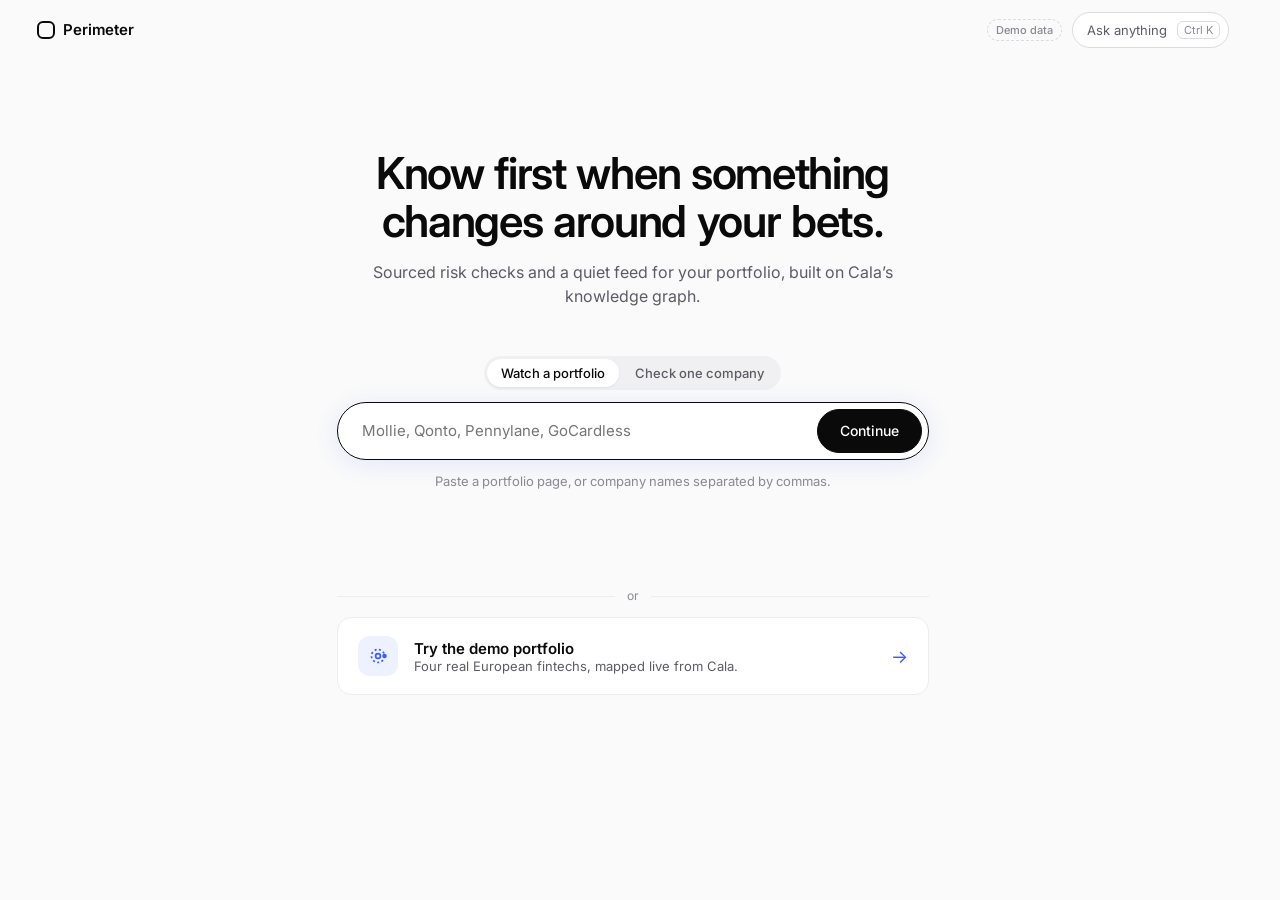
==== apps/perimeter/web/index.html @ e387b01b "Perimeter web: tidy check report names and sanctions copy" ====
<!doctype html>
<html lang="en">
<head>
<meta charset="utf-8">
<meta name="viewport" content="width=device-width, initial-scale=1, viewport-fit=cover">
<title>Perimeter</title>
<meta name="description" content="Know first when something changes around your bets. Sourced portfolio watch on Cala's knowledge graph.">
<meta name="theme-color" content="#FAFAFA">
<link rel="icon" href="data:image/svg+xml,%3Csvg xmlns='http://www.w3.org/2000/svg' viewBox='0 0 32 32'%3E%3Crect x='3' y='3' width='26' height='26' rx='9' fill='none' stroke='%230A0A0A' stroke-width='4'/%3E%3Crect x='11' y='11' width='10' height='10' rx='3' fill='%233D5AFE'/%3E%3C/svg%3E">
<link rel="preconnect" href="https://fonts.googleapis.com">
<link rel="preconnect" href="https://fonts.gstatic.com" crossorigin>
<link href="https://fonts.googleapis.com/css2?family=Inter:wght@400;500;600;700&display=swap" rel="stylesheet">
<link rel="stylesheet" href="styles.css?v=20261113c">
</head>
<body>
<a class="sr" href="#app">Skip to content</a>
<header class="hdr" id="hdr"></header>
<div id="app" tabindex="-1"></div>
<nav class="tabbar" id="tabbar" aria-label="Main"></nav>
<script type="importmap">{"imports":{"./js/app.js":"./js/app.js?v=20261113c","./js/api.js":"./js/api.js?v=20261113c","./js/ui.js":"./js/ui.js?v=20261113c","./js/mock.js":"./js/mock.js?v=20261113c","./js/views/start.js":"./js/views/start.js?v=20261113c","./js/views/feed.js":"./js/views/feed.js?v=20261113c","./js/views/map.js":"./js/views/map.js?v=20261113c","./js/views/graph.js":"./js/views/graph.js?v=20261113c","./js/views/check.js":"./js/views/check.js?v=20261113c","./js/views/ask.js":"./js/views/ask.js?v=20261113c"}}</script>
<!-- bump ?v= on deploy: modules are cached by the server -->
<script type="module" src="./js/app.js"></script>
</body>
</html>
---- apps/perimeter/web/styles.css ----
:root{
  --bg:#FAFAFA;--card:#FFFFFF;--ink:#0A0A0A;--muted:#5C5C66;--faint:#8A8A93;
  --line:#EDEDEF;--line-2:#DCDCE0;--fill:#F0F0F2;
  --accent:#3D5AFE;--accent-soft:#EEF1FF;--accent-ink:#2A40C7;
  --shadow-pop:0 12px 32px rgba(0,0,0,.08),0 2px 6px rgba(0,0,0,.04);
  --ease:cubic-bezier(.2,.7,.2,1);
}
*{box-sizing:border-box}
html{-webkit-text-size-adjust:100%;scrollbar-gutter:stable}
body{margin:0;background:var(--bg);color:var(--ink);font-family:'Inter',system-ui,-apple-system,sans-serif;font-size:14px;line-height:1.5;font-variant-numeric:tabular-nums;-webkit-font-smoothing:antialiased;min-height:100vh}
a{color:var(--ink)}a:hover{color:var(--accent-ink)}
button{font-family:inherit;cursor:pointer;color:inherit}
input,textarea,select{font-family:inherit;color:var(--ink)}
:focus-visible{outline:2px solid var(--accent);outline-offset:2px;border-radius:6px}
button:focus-visible,a:focus-visible{border-radius:999px}
h1,h2,h3,p{margin:0}
.sr{position:absolute!important;width:1px;height:1px;overflow:hidden;clip:rect(0 0 0 0);white-space:nowrap}
::selection{background:var(--accent-soft);color:var(--accent-ink)}

/* ---------- header ---------- */
.hdr{position:sticky;top:0;z-index:30;background:rgba(250,250,250,.85);backdrop-filter:saturate(1.4) blur(10px);-webkit-backdrop-filter:saturate(1.4) blur(10px);border-bottom:1px solid var(--line)}
.hdr.bare{border-bottom-color:transparent;background:transparent;backdrop-filter:none}
.hdr-in{max-width:1240px;margin:0 auto;padding:0 24px;height:60px;display:flex;align-items:center;gap:16px}
.logo{display:flex;align-items:center;gap:8px;font-weight:600;font-size:15px;text-decoration:none;flex:1 1 0;color:var(--ink)}
.logo-mark{width:18px;height:18px;border-radius:6px;border:2px solid var(--ink);position:relative;flex-shrink:0}
.logo-mark::after{content:"";position:absolute;inset:3px;border-radius:2px;background:var(--accent);transform:scale(0);transition:transform .4s var(--ease)}
.logo:hover .logo-mark::after{transform:scale(1)}
.seg{display:flex;gap:2px;padding:3px;background:var(--fill);border-radius:999px}
.seg a,.seg button{text-decoration:none;border:0;background:none;font-size:13px;font-weight:500;padding:6px 14px;border-radius:999px;color:var(--muted);transition:color .15s,background .15s,box-shadow .15s;white-space:nowrap}
.seg a:hover,.seg button:hover{color:var(--ink)}
.seg .on{background:var(--card);color:var(--ink);box-shadow:0 1px 2px rgba(0,0,0,.06)}
.hdr-right{flex:1 1 0;display:flex;justify-content:flex-end;align-items:center;gap:10px}
.askbtn{display:flex;align-items:center;gap:10px;height:36px;padding:0 8px 0 14px;border:1px solid var(--line-2);background:var(--card);border-radius:999px;font-size:13px;color:var(--muted);transition:border-color .15s,color .15s,box-shadow .15s}
.askbtn:hover{border-color:var(--ink);color:var(--ink)}
.kbd{font-size:11px;border:1px solid var(--line-2);border-radius:6px;padding:1px 6px;color:var(--faint);font-family:inherit}
.iconbtn{width:40px;height:40px;border-radius:999px;border:1px solid var(--line-2);background:var(--card);display:none;align-items:center;justify-content:center}
.mockbadge{font-size:11px;font-weight:500;color:var(--faint);border:1px dashed var(--line-2);border-radius:999px;padding:2px 8px;white-space:nowrap}
.tabbar{display:none}

/* ---------- layout ---------- */
.main{max-width:720px;margin:0 auto;padding:48px 24px 96px;display:flex;flex-direction:column;gap:28px}
.main.wide{max-width:1240px;gap:32px}
.main.start{max-width:640px;padding-top:88px;gap:48px}
.ph{display:flex;flex-direction:column;gap:6px}
.ph h1{font-size:30px;font-weight:600;letter-spacing:-.02em;line-height:1.2}
.ph p{color:var(--muted);font-size:15px}
.h{margin:0;font-size:13px;font-weight:500;color:var(--faint)}
.sec{display:flex;flex-direction:column;gap:12px}
.cap{font-size:12px;font-weight:500;color:var(--faint)}
.meta{font-size:13px;color:var(--faint)}
.muted{color:var(--muted)}
.grow{flex-grow:1}
.note{font-size:12px;color:var(--faint)}

/* ---------- atoms ---------- */
.pill{display:inline-flex;align-items:center;gap:6px;height:24px;padding:0 10px;border-radius:999px;font-size:12px;font-weight:500;white-space:nowrap;border:0;background:none;line-height:1}
.pill.hi{background:var(--accent);color:#fff}
.pill.med{border:1px solid var(--line-2);color:var(--ink)}
.pill.low{border:1px solid var(--line);color:var(--muted)}
.pill.conf{border:1px solid var(--ink);color:var(--ink)}
.pill.rep,.pill.n{background:var(--fill);color:var(--muted)}
.pill.n{color:var(--ink)}
.pill.poss{border:1.5px dashed var(--muted);color:var(--ink)}
.pill.soft{background:var(--accent-soft);color:var(--accent-ink)}
.pill.hot{background:var(--accent-soft);color:var(--accent-ink);box-shadow:inset 0 0 0 1px var(--accent)}
.pill.nf{border:1.5px dashed var(--line-2);color:var(--muted)}
button.pill{cursor:pointer;transition:background .15s,box-shadow .15s,color .15s}
button.pill.n:hover{background:#E6E6EA}
button.pill.hot:hover{background:#E2E7FF}
.fpill{display:inline-flex;align-items:center;gap:6px;height:32px;padding:0 14px;border-radius:999px;font-size:13px;font-weight:500;border:1px solid var(--line-2);background:var(--card);white-space:nowrap;transition:background .15s,color .15s,border-color .15s}
.fpill:hover{border-color:var(--ink)}
.fpill.on{background:var(--ink);color:#fff;border-color:var(--ink)}
.fpill .ct{font-size:11px;color:var(--faint);font-weight:500}
.fpill.on .ct{color:rgba(255,255,255,.6)}
.src{display:inline-flex;align-items:center;gap:6px;height:24px;padding:0 10px;border-radius:999px;font-size:12px;color:var(--muted);background:var(--bg);border:1px solid var(--line);white-space:nowrap;max-width:min(260px,100%);overflow:hidden;text-overflow:ellipsis;display:inline-block;line-height:22px;transition:border-color .15s,color .15s}
.src:hover,.src[aria-expanded=true]{border-color:var(--ink);color:var(--ink)}
.src .dot{width:6px;height:6px;border-radius:99px;background:var(--accent);flex-shrink:0}
.ent{border:0;background:none;padding:0;font:inherit;color:inherit;cursor:pointer;text-decoration:underline;text-decoration-color:var(--line-2);text-underline-offset:3px;transition:text-decoration-color .15s,color .15s}
.ent:hover{color:var(--accent-ink);text-decoration-color:currentColor}
.echip{display:inline-flex;align-items:center;gap:6px;height:28px;padding:0 12px 0 4px;border-radius:999px;border:1px solid var(--line);background:var(--card);font-size:13px;font-weight:500;transition:border-color .15s}
.echip:hover{border-color:var(--ink)}
.av{width:20px;height:20px;border-radius:99px;background:var(--fill);color:var(--muted);font-size:10px;font-weight:600;display:inline-flex;align-items:center;justify-content:center;flex-shrink:0}
.av.co{border-radius:6px;background:var(--ink);color:#fff}
.av.inv{background:var(--accent-soft);color:var(--accent-ink)}

.btn{display:inline-flex;align-items:center;justify-content:center;gap:8px;height:32px;padding:0 14px;border-radius:999px;border:1px solid var(--line-2);background:var(--card);font-size:13px;font-weight:500;white-space:nowrap;text-decoration:none;transition:border-color .15s,background .15s,transform .1s}
.btn:hover{border-color:var(--ink);color:var(--ink)}
.btn:active{transform:scale(.98)}
.btn.dark{background:var(--ink);color:#fff;border-color:var(--ink)}
.btn.dark:hover{background:#26262B;color:#fff}
.btn.acc{background:var(--accent);color:#fff;border-color:var(--accent)}
.btn.acc:hover{background:var(--accent-ink);border-color:var(--accent-ink);color:#fff}
.btn.lg{height:44px;padding:0 22px;font-size:14px}
.btn.ghost{border-color:transparent;background:none;color:var(--faint);padding:0 6px}
.btn.ghost:hover{color:var(--ink)}
.btn[disabled]{opacity:.45;pointer-events:none}

.card{background:var(--card);border:1px solid var(--line);border-radius:14px}
.row{display:flex;align-items:center;gap:14px;padding:14px 22px;border-bottom:1px solid var(--line)}
.row:last-child{border-bottom:0}

/* ---------- feed ---------- */
.fcard{padding:20px 22px;display:flex;flex-direction:column;gap:10px;transition:border-color .2s,box-shadow .2s}
.fcard:hover{border-color:var(--line-2);box-shadow:0 4px 18px rgba(0,0,0,.035)}
.fcard h3{font-size:17px;font-weight:600;letter-spacing:-.01em;line-height:1.4}
.fcard p{color:var(--muted)}
.fcard.possible{border:1.5px dashed var(--line-2);background:var(--bg)}
.fcard.possible:hover{box-shadow:none}
.fcard.hidden-out{animation:out .25s var(--ease) forwards}
.lbls{display:flex;align-items:center;gap:8px;flex-wrap:wrap}
.acts{display:flex;gap:6px;flex-wrap:wrap;align-items:center}
.crow{display:flex;align-items:center;gap:14px;padding:14px 22px;border-bottom:1px solid var(--line)}
.crow:last-child{border-bottom:0}
.crow .pill{width:84px;justify-content:center;flex-shrink:0}
.crow .t{flex-grow:1;min-width:0}
.crow .srcs{display:flex;gap:6px;flex-shrink:0}
.filters{display:flex;gap:8px;flex-wrap:wrap;align-items:center}

/* ---------- menus/popovers ---------- */
.pop{position:fixed;z-index:60;background:var(--card);border:1px solid var(--line-2);border-radius:14px;box-shadow:var(--shadow-pop);padding:18px 20px;display:flex;flex-direction:column;gap:10px;width:320px;max-width:calc(100vw - 32px);animation:pop .16s var(--ease)}
.pop .x{position:absolute;top:8px;right:8px}
.pop-t{font-size:15px;font-weight:600;line-height:1.35;padding-right:24px}
.pop-q{padding:12px 14px;background:var(--bg);border-radius:10px;font-size:13px;color:var(--muted);word-break:break-all}
.menu{position:fixed;z-index:60;background:var(--card);border:1px solid var(--line-2);border-radius:12px;box-shadow:var(--shadow-pop);padding:6px;min-width:200px;max-height:320px;overflow:auto;animation:pop .14s var(--ease)}
.menu button{display:flex;width:100%;text-align:left;align-items:center;gap:10px;border:0;background:none;padding:8px 10px;border-radius:8px;font-size:13px}
.menu button:hover,.menu button:focus-visible{background:var(--fill);outline:0}
.menu button.on{font-weight:600}
.menu small{color:var(--faint);font-size:12px;margin-left:auto}
.x{width:32px;height:32px;border-radius:999px;border:0;background:none;color:var(--faint);font-size:18px;line-height:1;display:inline-flex;align-items:center;justify-content:center;flex-shrink:0}
.x:hover{background:var(--fill);color:var(--ink)}
.tip{position:fixed;z-index:70;pointer-events:none;background:var(--ink);color:#fff;font-size:12px;padding:8px 10px;border-radius:8px;max-width:260px;line-height:1.4;box-shadow:0 6px 18px rgba(0,0,0,.18);animation:pop .12s var(--ease)}
.tip b{font-weight:600}
.tip span{color:rgba(255,255,255,.7)}

/* ---------- modal / sheet ---------- */
.scrim{position:fixed;inset:0;z-index:50;background:rgba(10,10,10,.22);animation:fade .2s ease;display:flex;align-items:flex-start;justify-content:center;padding:12vh 16px 16px}
.modal{background:var(--card);border-radius:16px;box-shadow:0 24px 64px rgba(0,0,0,.18);width:100%;max-width:600px;max-height:76vh;display:flex;flex-direction:column;animation:rise .24s var(--ease);overflow:hidden}
.modal-h{display:flex;align-items:center;gap:12px;padding:18px 20px 0}
.modal-b{padding:16px 20px 20px;overflow:auto;min-height:0;display:flex;flex-direction:column;gap:14px}
.modal-f{display:flex;gap:8px;justify-content:flex-end;padding:14px 20px;border-top:1px solid var(--line);background:var(--bg)}
.field{display:flex;flex-direction:column;gap:6px}
.field label{font-size:12px;font-weight:500;color:var(--faint)}
.field input,.field textarea{border:1px solid var(--line-2);border-radius:10px;padding:10px 12px;font-size:14px;background:var(--card);outline:0;line-height:1.55;resize:vertical}
.field input:focus,.field textarea:focus{border-color:var(--accent);box-shadow:0 0 0 3px var(--accent-soft)}
.sheet-scrim{position:fixed;inset:0;z-index:50;background:rgba(10,10,10,.14);animation:fade .2s ease}
.sheet{position:fixed;z-index:51;top:0;right:0;bottom:0;width:440px;max-width:100vw;background:var(--card);border-left:1px solid var(--line);box-shadow:-20px 0 60px rgba(0,0,0,.08);display:flex;flex-direction:column;animation:slidein .28s var(--ease)}
.sheet-h{display:flex;align-items:flex-start;gap:12px;padding:22px 22px 14px}
.sheet-b{padding:0 22px 28px;overflow:auto;display:flex;flex-direction:column;gap:22px}
.sheet h2{font-size:22px;font-weight:600;letter-spacing:-.02em;line-height:1.25}
.kv{display:grid;grid-template-columns:120px minmax(0,1fr);gap:4px 14px;font-size:13px}
.kv dt{color:var(--faint)}
.kv dd{margin:0;display:flex;gap:6px;flex-wrap:wrap;align-items:center}
.chips{display:flex;flex-wrap:wrap;gap:6px}

/* ---------- palette (ask) ---------- */
.pal{max-width:680px}
.pal-in{display:flex;align-items:center;gap:12px;padding:16px 20px;border-bottom:1px solid var(--line)}
.pal-in input{flex-grow:1;border:0;outline:0;font-size:17px;background:none;min-width:0}
.pal-in svg{color:var(--faint);flex-shrink:0}
.pal-b{padding:18px 20px 22px;overflow:auto;min-height:0;display:flex;flex-direction:column;gap:16px}
.sugg{display:flex;flex-direction:column;gap:2px}
.sugg button{display:flex;align-items:center;gap:10px;border:0;background:none;text-align:left;padding:10px 12px;border-radius:10px;font-size:14px;color:var(--ink)}
.sugg button:hover,.sugg button:focus-visible{background:var(--fill);outline:0}
.sugg svg{color:var(--faint);flex-shrink:0}
.think{display:flex;flex-direction:column;gap:14px;padding:6px 0}
.think-row{display:flex;align-items:center;gap:12px;font-size:14px;font-weight:500}
.think-t{transition:opacity .3s}
.orb{width:22px;height:22px;position:relative;flex-shrink:0}
.orb i{position:absolute;inset:0;border-radius:99px;border:2px solid var(--accent);animation:orb 1.6s var(--ease) infinite}
.orb i:nth-child(2){animation-delay:.53s}.orb i:nth-child(3){animation-delay:1.06s}
.bar{height:3px;border-radius:99px;background:var(--fill);overflow:hidden}
.bar i{display:block;height:100%;background:var(--accent);border-radius:99px;transition:width 1s linear}
.md{font-size:15px;line-height:1.65;display:flex;flex-direction:column;gap:10px}
.md h1,.md h2,.md h3{font-size:16px;font-weight:600;letter-spacing:-.01em;margin-top:6px}
.md ul,.md ol{margin:0;padding-left:20px;display:flex;flex-direction:column;gap:4px}
.md code{font-size:13px;background:var(--fill);padding:1px 5px;border-radius:5px}
.md a{color:var(--accent-ink)}
.md strong{font-weight:600}
.md .tbl{overflow-x:auto;border:1px solid var(--line);border-radius:10px}.md table{border-collapse:collapse;font-size:13px;width:100%}.md th{background:var(--bg);font-weight:600}.md tr:last-child td{border-bottom:0}.md td:first-child,.md th:first-child{border-left:0}.md td:last-child,.md th:last-child{border-right:0}.md thead th{border-top:0}.md td,.md th{border:1px solid var(--line);padding:6px 10px;text-align:left}
.answer-meta{display:flex;gap:8px;align-items:center;flex-wrap:wrap}

/* ---------- start ---------- */
.hero{display:flex;flex-direction:column;align-items:center;text-align:center;gap:14px}
.hero h1{font-size:44px;font-weight:600;letter-spacing:-.03em;line-height:1.1}
.hero p{color:var(--muted);font-size:16px}
.bigin{display:flex;align-items:center;gap:8px;background:var(--card);border:1px solid var(--line-2);border-radius:999px;padding:6px 6px 6px 22px;box-shadow:0 4px 16px rgba(0,0,0,.04);transition:border-color .15s,box-shadow .15s}
.bigin:focus-within{border-color:var(--ink);box-shadow:0 4px 24px rgba(61,90,254,.12)}
.bigin input{flex-grow:1;min-width:0;font-size:15px;border:0;outline:0;background:none;height:40px}
.demo-cta{display:flex;align-items:center;gap:16px;padding:18px 20px;border-radius:14px;background:var(--card);border:1px solid var(--line);text-align:left;width:100%;transition:border-color .2s,box-shadow .2s,transform .2s}
.demo-cta:hover{border-color:var(--accent);box-shadow:0 8px 28px rgba(61,90,254,.12);transform:translateY(-1px)}
.demo-cta .ic{width:40px;height:40px;border-radius:12px;background:var(--accent-soft);color:var(--accent);display:flex;align-items:center;justify-content:center;flex-shrink:0}
.demo-cta b{display:block;font-weight:600;font-size:15px;color:var(--ink)}
.demo-cta span{font-size:13px;color:var(--muted)}
.demo-cta .arr{margin-left:auto;color:var(--accent);font-size:18px;transition:transform .2s}
.demo-cta:hover .arr{transform:translateX(3px)}
.or{display:flex;align-items:center;gap:12px;color:var(--faint);font-size:12px}
.or::before,.or::after{content:"";flex:1;height:1px;background:var(--line)}
.cand{display:inline-flex;align-items:center;white-space:nowrap;flex-shrink:0;font-size:12px;color:var(--muted);border:1px solid var(--line);background:var(--bg);border-radius:999px;height:24px;padding:0 10px}
.cand:hover{border-color:var(--ink);color:var(--ink)}
.build{display:flex;flex-direction:column;align-items:center;text-align:center;gap:22px;padding-top:40px}
.rings{position:relative;width:180px;height:180px}
.rings i{position:absolute;left:50%;top:50%;border-radius:999px;border:1.5px solid var(--line-2);transform:translate(-50%,-50%)}
.rings i:nth-child(1){width:60px;height:60px;border-color:var(--ink);border-width:2px}
.rings i:nth-child(2){width:110px;height:110px}
.rings i:nth-child(3){width:170px;height:170px;border-style:dashed}
.rings .pulse{width:60px;height:60px;border-color:var(--accent);animation:ring 2.4s var(--ease) infinite}
.rings .pulse.b{animation-delay:1.2s}
.rings b{position:absolute;width:8px;height:8px;border-radius:99px;background:var(--accent);left:50%;top:50%;margin:-4px;animation:orbit 6s linear infinite}
.rings b.s2{animation-duration:9s;animation-direction:reverse;background:var(--ink);width:6px;height:6px;margin:-3px}
.rings b.s3{animation-duration:12s;background:var(--faint);width:6px;height:6px;margin:-3px}
.build-list{width:100%;max-width:420px}
.build-list .row{padding:12px 18px}

/* ---------- check ---------- */
.steps{display:flex;flex-direction:column;gap:12px;padding:22px}
.step{display:flex;gap:12px;align-items:flex-start;font-size:14px;color:var(--faint);transition:color .2s}
.step .ic{width:18px;height:18px;border-radius:999px;border:1.5px solid var(--line-2);flex-shrink:0;margin-top:1px;display:flex;align-items:center;justify-content:center;font-size:11px;transition:all .2s}
.step.running{color:var(--ink);font-weight:600}
.step.running .ic{border:2px solid var(--accent-soft);border-top-color:var(--accent);animation:spin .8s linear infinite}
.step.done{color:var(--ink)}
.step.done .ic{background:var(--ink);border-color:var(--ink);color:#fff;animation:popin .25s var(--ease)}
.step.error .ic{border-color:var(--accent);color:var(--accent);font-weight:700}
.step .d{font-weight:400;color:var(--faint);margin-left:6px}
.counts{padding:22px;display:flex;align-items:stretch}
.counts>div{flex:1 1 0;display:flex;flex-direction:column;gap:2px}
.counts .n{font-size:28px;font-weight:600;letter-spacing:-.02em}
.counts .l{font-size:13px;color:var(--muted)}
.counts .sep{flex:0 0 1px;width:1px;background:var(--line);margin:0 22px}
.counts .info{flex:1.6 1 0;justify-content:center;font-size:13px;color:var(--muted)}
.find{padding:18px 22px;border-bottom:1px solid var(--line);display:flex;flex-direction:column;gap:8px}
.find:last-child{border-bottom:0}
.find .t{font-size:15px;font-weight:600}
.sanc{display:flex;align-items:center;gap:10px;padding:12px 16px;border-radius:12px;background:var(--fill);font-size:13px;color:var(--muted)}
.tick{width:18px;height:18px;border-radius:999px;background:var(--ink);color:#fff;font-size:11px;display:flex;align-items:center;justify-content:center;flex-shrink:0}
.tick.warn{background:var(--accent)}
.facts{display:grid;grid-template-columns:repeat(2,minmax(0,1fr))}
.fact{display:flex;flex-direction:column;gap:2px;padding:16px 22px;border-bottom:1px solid var(--line);border-right:1px solid var(--line);text-align:left;background:none;border-top:0;border-left:0;font:inherit;color:inherit;min-width:0}
.fact:nth-child(2n){border-right:0}
.fact.last{border-bottom:0}
button.fact{cursor:pointer;transition:background .15s}
button.fact:hover{background:var(--bg)}
.fact .k{font-size:12px;color:var(--faint);display:flex;align-items:center;gap:6px}
.fact .v{overflow-wrap:anywhere}
.fact .dot{width:5px;height:5px;border-radius:99px;background:var(--accent);opacity:.7}
.state{display:flex;flex-direction:column;align-items:center;text-align:center;gap:12px;padding:32px 22px}
.state .ic{width:40px;height:40px;border-radius:999px;background:var(--fill);display:flex;align-items:center;justify-content:center;font-size:18px}
.state b{font-size:16px;font-weight:600}
.state span{font-size:13px;color:var(--muted)}
.scard{padding:22px;display:flex;flex-direction:column;gap:12px}
.check-head{display:flex;flex-direction:column;gap:10px}
.check-head h1{font-size:36px;font-weight:600;letter-spacing:-.025em;line-height:1.15}
.suggest{display:flex;gap:6px;flex-wrap:wrap;justify-content:center}

/* ---------- map ---------- */
.stats{display:grid;grid-template-columns:repeat(6,minmax(0,1fr))}
.stat{display:flex;flex-direction:column;gap:2px;padding:18px 20px;border-right:1px solid var(--line)}
.stat:last-child{border-right:0}
.stat b{font-size:24px;font-weight:600;letter-spacing:-.02em}
.stat span{font-size:12px;color:var(--muted)}
.lane{display:grid;grid-template-columns:200px minmax(0,1fr) minmax(0,1fr) minmax(0,1fr);gap:20px;padding:20px 22px;border-bottom:1px solid var(--line);align-items:start}
.lane:last-child{border-bottom:0}
.lane.head{padding-top:14px;padding-bottom:10px;font-size:12px;color:var(--faint)}
.lane .co{display:flex;flex-direction:column;gap:2px;min-width:0}
.lane .lbl{display:none;font-size:11px;color:var(--faint);margin-bottom:4px}
.lane .pill{height:26px}
.sigs{display:grid;grid-template-columns:repeat(2,minmax(0,1fr));gap:20px;align-items:start}
.sig{display:flex;gap:14px;align-items:flex-start;padding:16px 22px;border-bottom:1px solid var(--line)}
.sig:last-child{border-bottom:0}
.sig>.pill{width:110px;justify-content:center;flex-shrink:0;height:26px}
.sig .b{flex-grow:1;display:flex;flex-direction:column;gap:8px;min-width:0}
.maphead{display:flex;align-items:flex-end;justify-content:space-between;gap:16px;flex-wrap:wrap}
.graph-wrap{position:relative;height:640px;overflow:hidden;border-radius:14px;background:
  radial-gradient(circle at 1px 1px,#E4E4E8 1px,transparent 0) 0 0/22px 22px,var(--card)}
.graph-wrap svg{width:100%;height:100%;display:block;touch-action:none;cursor:grab}
.graph-wrap svg.drag{cursor:grabbing}
.g-edge{stroke:#D5D5DB;stroke-width:1;transition:stroke .2s,opacity .2s,stroke-width .2s}
.g-edge.hot{stroke:var(--accent);stroke-opacity:.45}
.g-node{cursor:pointer;transition:opacity .2s}
.g-node circle,.g-node rect{transition:stroke-width .2s,r .2s}
.g-label{font-size:11px;fill:var(--muted);pointer-events:none;paint-order:stroke;stroke:#fff;stroke-width:4px;stroke-linejoin:round;transition:opacity .2s}
.g-label.co{font-size:13px;font-weight:600;fill:var(--ink)}
.g-label.hot{fill:var(--accent-ink);font-weight:500}
.dim .g-node.fade,.dim .g-label.fade{opacity:.12}
.dim .g-edge.fade{opacity:.06}
.dim .g-edge.lit{stroke:var(--ink);stroke-opacity:.7;stroke-width:1.5}
.dim .g-edge.lit.hot{stroke:var(--accent);stroke-opacity:1}
.dim .g-label.lit{opacity:1!important}
.legend{position:absolute;left:16px;bottom:16px;display:flex;gap:14px;flex-wrap:wrap;font-size:12px;color:var(--muted);background:rgba(255,255,255,.9);backdrop-filter:blur(6px);padding:8px 12px;border-radius:999px;border:1px solid var(--line)}
.legend span{display:inline-flex;align-items:center;gap:6px}
.legend i{width:10px;height:10px;border-radius:99px;display:inline-block}
.gtools{position:absolute;right:16px;top:16px;display:flex;gap:6px}
.gtools .btn{background:rgba(255,255,255,.9)}
.ghint{position:absolute;left:16px;top:16px;font-size:12px;color:var(--faint);background:rgba(255,255,255,.9);padding:6px 10px;border-radius:999px;border:1px solid var(--line)}

/* ---------- misc ---------- */
.toast{position:fixed;z-index:80;left:50%;bottom:28px;transform:translateX(-50%);background:var(--ink);color:#fff;font-size:13px;padding:10px 14px 10px 16px;border-radius:999px;display:flex;align-items:center;gap:12px;box-shadow:0 10px 30px rgba(0,0,0,.2);animation:toast .25s var(--ease)}
.toast button{border:0;background:none;color:#9DB0FF;font-weight:600;font-size:13px;padding:0}
.sk{background:linear-gradient(90deg,#F0F0F2 25%,#F7F7F8 50%,#F0F0F2 75%);background-size:200% 100%;animation:shimmer 1.3s linear infinite;border-radius:8px}
.sk-line{height:12px}
.in{animation:rise .35s var(--ease) both}
.stagger>*{animation:rise .4s var(--ease) both}
.stagger>*:nth-child(1){animation-delay:.02s}.stagger>*:nth-child(2){animation-delay:.06s}.stagger>*:nth-child(3){animation-delay:.1s}.stagger>*:nth-child(4){animation-delay:.14s}.stagger>*:nth-child(5){animation-delay:.18s}.stagger>*:nth-child(6){animation-delay:.22s}.stagger>*:nth-child(7){animation-delay:.26s}.stagger>*:nth-child(n+8){animation-delay:.3s}
.spin{width:14px;height:14px;border-radius:99px;border:2px solid var(--accent-soft);border-top-color:var(--accent);animation:spin .8s linear infinite;display:inline-block;flex-shrink:0}

@keyframes spin{to{transform:rotate(360deg)}}
@keyframes rise{from{opacity:0;transform:translateY(8px)}to{opacity:1;transform:none}}
@keyframes fade{from{opacity:0}}
@keyframes pop{from{opacity:0;transform:translateY(4px) scale(.98)}}
@keyframes popin{from{transform:scale(.4)}}
@keyframes out{to{opacity:0;transform:translateX(12px);height:0}}
@keyframes slidein{from{transform:translateX(40px);opacity:0}}
@keyframes toast{from{opacity:0;transform:translate(-50%,10px)}}
@keyframes shimmer{to{background-position:-200% 0}}
@keyframes orb{0%{transform:scale(.2);opacity:1}100%{transform:scale(1.15);opacity:0}}
@keyframes ring{0%{transform:translate(-50%,-50%) scale(1);opacity:.9}100%{transform:translate(-50%,-50%) scale(2.9);opacity:0}}
@keyframes orbit{from{transform:rotate(0) translateX(55px)}to{transform:rotate(360deg) translateX(55px)}}
.rings b.s2{animation-name:orbit2}.rings b.s3{animation-name:orbit3}
@keyframes orbit2{from{transform:rotate(40deg) translateX(85px)}to{transform:rotate(400deg) translateX(85px)}}
@keyframes orbit3{from{transform:rotate(200deg) translateX(85px)}to{transform:rotate(560deg) translateX(85px)}}
@media (prefers-reduced-motion:reduce){*,*::before,*::after{animation-duration:.01ms!important;animation-iteration-count:1!important;transition-duration:.01ms!important}}

/* ---------- responsive ---------- */
@media (max-width:900px){
  .lane{grid-template-columns:minmax(0,1fr);gap:12px}
  .lane.head{display:none}
  .lane .lbl{display:block}
  .sigs{grid-template-columns:minmax(0,1fr)}
  .stats{grid-template-columns:repeat(3,minmax(0,1fr))}
  .stat:nth-child(3n){border-right:0}
  .stat:nth-child(-n+3){border-bottom:1px solid var(--line)}
}
@media (max-width:720px){
  .hdr-in{height:56px;padding:0 16px}
  .hdr .seg,.askbtn,.mhide{display:none}
  .iconbtn{display:flex}
  .tabbar{display:flex;position:fixed;z-index:30;left:0;right:0;bottom:0;background:rgba(250,250,250,.92);backdrop-filter:blur(10px);-webkit-backdrop-filter:blur(10px);border-top:1px solid var(--line);padding:6px 8px calc(6px + env(safe-area-inset-bottom))}
  .tabbar a,.tabbar button{flex:1;display:flex;flex-direction:column;align-items:center;gap:2px;padding:6px 0;font-size:11px;font-weight:500;color:var(--faint);text-decoration:none;border:0;background:none;border-radius:10px}
  .tabbar .on{color:var(--ink)}
  .tabbar svg{width:20px;height:20px}
  .main,.main.wide{padding:20px 16px 110px;gap:20px}
  .main.start{padding-top:40px;gap:36px}
  .ph h1{font-size:26px}
  .hero h1{font-size:32px}
  .hero h1 br{display:none}
  .fcard{padding:18px;border-radius:16px}
  .fcard h3{font-size:16px}
  .fcard .btn.dark,.fcard.possible .btn{height:44px;padding:0 16px}
  .fcard.possible .acts.yn .btn{flex:1 1 0}
  .filters{flex-wrap:nowrap;overflow-x:auto;margin:0 -16px;padding:0 16px 2px;scrollbar-width:none}
  .filters::-webkit-scrollbar{display:none}
  .fpill{height:36px}
  .crow{flex-direction:column;align-items:flex-start;gap:6px;padding:14px 18px}
  .crow .pill{width:auto}
  .row{padding:14px 18px}
  .counts{flex-wrap:wrap;gap:16px 0}
  .counts .sep{margin:0 14px}
  .counts .info{flex-basis:100%;padding-top:14px;border-top:1px solid var(--line)}
  .counts .sep.last{display:none}
  .check-head h1{font-size:28px}
  .frow .src{display:none}
  .sanc{flex-wrap:wrap}
  .sanc .grow{flex-basis:calc(100% - 30px)}
  .facts{grid-template-columns:minmax(0,1fr)}
  .fact{border-right:0}
  .fact.last2{border-bottom:1px solid var(--line)}
  .stats{grid-template-columns:repeat(2,minmax(0,1fr))}
  .stat{border-right:1px solid var(--line)!important;border-bottom:1px solid var(--line)}
  .stat:nth-child(2n){border-right:0!important}
  .stat:nth-last-child(-n+2){border-bottom:0}
  .sig{flex-direction:column;gap:8px;padding:14px 18px}
  .sig>.pill{width:auto}
  .graph-wrap{height:600px}
  .legend{right:16px;border-radius:12px;gap:4px 10px;font-size:11px;left:10px;right:10px;bottom:10px}
  .graph-wrap svg{touch-action:pan-y}
  .ghint{display:none}
  .sheet{width:100vw;top:auto;max-height:88vh;border-radius:18px 18px 0 0;border-left:0;animation:sheetup .3s var(--ease)}
  .scrim{padding:16px 10px;align-items:flex-start}
  .modal{max-height:86vh}
  .toast{bottom:84px}
  .kv{grid-template-columns:100px minmax(0,1fr)}
}
@keyframes sheetup{from{transform:translateY(40px);opacity:0}}
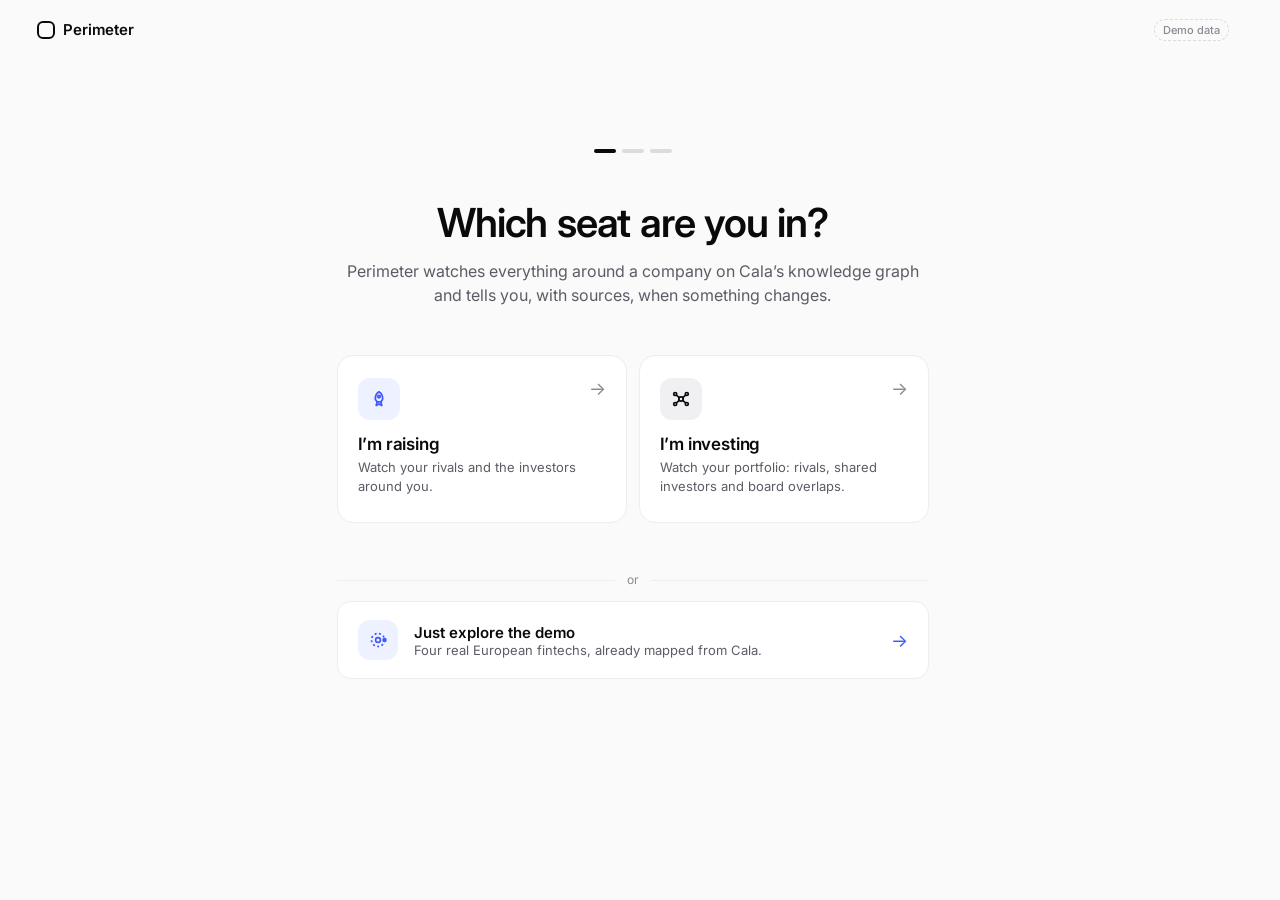
==== commit f1f5bb00: "Onboarding, profile page, header identity and founder home on per-browser profiles" ====
--- a/apps/perimeter/web/index.html
+++ b/apps/perimeter/web/index.html
@@ -10,15 +10,15 @@
 <link rel="preconnect" href="https://fonts.googleapis.com">
 <link rel="preconnect" href="https://fonts.gstatic.com" crossorigin>
 <link href="https://fonts.googleapis.com/css2?family=Inter:wght@400;500;600;700&display=swap" rel="stylesheet">
-<link rel="stylesheet" href="styles.css?v=20261113c">
+<link rel="stylesheet" href="styles.css?v=20261114p">
 </head>
 <body>
 <a class="sr" href="#app">Skip to content</a>
 <header class="hdr" id="hdr"></header>
 <div id="app" tabindex="-1"></div>
 <nav class="tabbar" id="tabbar" aria-label="Main"></nav>
-<script type="importmap">{"imports":{"./js/app.js":"./js/app.js?v=20261113c","./js/api.js":"./js/api.js?v=20261113c","./js/ui.js":"./js/ui.js?v=20261113c","./js/mock.js":"./js/mock.js?v=20261113c","./js/views/start.js":"./js/views/start.js?v=20261113c","./js/views/feed.js":"./js/views/feed.js?v=20261113c","./js/views/map.js":"./js/views/map.js?v=20261113c","./js/views/graph.js":"./js/views/graph.js?v=20261113c","./js/views/check.js":"./js/views/check.js?v=20261113c","./js/views/ask.js":"./js/views/ask.js?v=20261113c"}}</script>
+<script type="importmap">{"imports":{"./js/app.js":"./js/app.js?v=20261114p","./js/api.js":"./js/api.js?v=20261114p","./js/ui.js":"./js/ui.js?v=20261114p","./js/overlap.js":"./js/overlap.js?v=20261114p","./js/mock.js":"./js/mock.js?v=20261114p","./js/views/start.js":"./js/views/start.js?v=20261114p","./js/views/feed.js":"./js/views/feed.js?v=20261114p","./js/views/map.js":"./js/views/map.js?v=20261114p","./js/views/graph.js":"./js/views/graph.js?v=20261114p","./js/views/check.js":"./js/views/check.js?v=20261114p","./js/views/ask.js":"./js/views/ask.js?v=20261114p","./js/views/welcome.js":"./js/views/welcome.js?v=20261114p","./js/views/profile.js":"./js/views/profile.js?v=20261114p"}}</script>
 <!-- bump ?v= on deploy: modules are cached by the server -->
-<script type="module" src="./js/app.js"></script>
+<script type="module" src="./js/app.js?v=20261114p"></script>
 </body>
 </html>
--- a/apps/perimeter/web/styles.css
+++ b/apps/perimeter/web/styles.css
@@ -109,11 +109,48 @@
 .fcard.hidden-out{animation:out .25s var(--ease) forwards}
 .lbls{display:flex;align-items:center;gap:8px;flex-wrap:wrap}
 .acts{display:flex;gap:6px;flex-wrap:wrap;align-items:center}
-.crow{display:flex;align-items:center;gap:14px;padding:14px 22px;border-bottom:1px solid var(--line)}
+.crow{display:grid;grid-template-columns:96px minmax(0,1fr) auto;align-items:center;column-gap:14px;padding:14px 22px;border-bottom:1px solid var(--line)}
 .crow:last-child{border-bottom:0}
-.crow .pill{width:84px;justify-content:center;flex-shrink:0}
-.crow .t{flex-grow:1;min-width:0}
-.crow .srcs{display:flex;gap:6px;flex-shrink:0}
+.crow .pill{width:96px;justify-content:center;overflow:hidden;text-overflow:ellipsis}
+.crow .t{min-width:0;display:flex;flex-direction:column;gap:2px}
+.crow .tt{font-size:14px;font-weight:500;line-height:1.4;display:-webkit-box;-webkit-line-clamp:2;-webkit-box-orient:vertical;overflow:hidden}
+.crow .t .meta{font-size:12px;white-space:nowrap;overflow:hidden;text-overflow:ellipsis}
+.crow .srcs{display:flex;gap:6px;max-width:200px;min-width:0;justify-content:flex-end}
+.crow .srcs .src{max-width:200px;min-width:0;flex:0 1 auto}
+.crow .srcs [data-srcs]{flex-shrink:0;overflow:visible}
+/* overlap path */
+.fcard.clickable{cursor:pointer}
+.path{display:flex;flex-wrap:wrap;align-items:center;gap:4px 0;padding:12px 14px;background:var(--bg);border:1px solid var(--line);border-radius:12px}
+.pnode{height:26px;padding:0 10px;border-radius:999px;font-size:12.5px;font-weight:500;border:1px solid var(--line-2);background:var(--card);white-space:nowrap;max-width:200px;overflow:hidden;text-overflow:ellipsis;transition:border-color .15s,background .15s}
+.pnode:hover{border-color:var(--ink)}
+.pnode.portfolio{background:var(--ink);border-color:var(--ink);color:#fff}
+.pnode.portfolio:hover{background:#26262B}
+.pnode.shared{background:var(--accent);border-color:var(--accent);color:#fff}
+.pnode.shared:hover{background:var(--accent-ink)}
+.pedge{display:inline-flex;flex-direction:column;align-items:center;gap:1px;border:0;background:none;padding:0 6px;font-size:11px;color:var(--faint);line-height:1.2;min-width:56px;border-radius:8px;transition:color .15s}
+.pedge i{display:block;width:100%;height:1px;background:var(--line-2);position:relative}
+.pedge i::after{content:"";position:absolute;right:-1px;top:-3px;border:3.5px solid transparent;border-left:5px solid var(--line-2);border-right:0}
+.pedge:hover,.pedge[aria-expanded=true]{color:var(--accent-ink)}
+.pedge:hover i,.pedge[aria-expanded=true] i{background:var(--accent)}
+.pedge:hover i::after,.pedge[aria-expanded=true] i::after{border-left-color:var(--accent)}
+.rounds{display:flex;flex-direction:column;gap:2px;font-size:13px;color:var(--ink)}
+.psteps{display:flex;flex-direction:column}
+.pstep{display:flex;align-items:center;gap:10px;min-height:28px}
+.pdot{width:12px;height:12px;border-radius:99px;border:1.5px solid var(--line-2);background:var(--card);flex-shrink:0}
+.pdot.portfolio{border-radius:4px;background:var(--ink);border-color:var(--ink)}
+.pdot.shared{background:var(--accent);border-color:var(--accent);box-shadow:0 0 0 3px var(--accent-soft)}
+.pname{font-weight:600;font-size:15px;text-align:left;min-width:0;overflow:hidden;text-overflow:ellipsis;white-space:nowrap}
+.ptag{margin-left:auto;font-size:11px;font-weight:500;color:var(--faint);border:1px solid var(--line);border-radius:999px;padding:1px 8px;white-space:nowrap}
+.ptag.shared{color:var(--accent-ink);border-color:var(--accent-soft);background:var(--accent-soft)}
+.plink{display:flex;gap:10px}
+.pline{width:12px;flex-shrink:0;position:relative}
+.pline::before{content:"";position:absolute;left:5.25px;top:0;bottom:0;width:1.5px;background:var(--line-2)}
+.pbody{display:flex;flex-direction:column;gap:6px;padding:8px 0 14px;min-width:0}
+.pbody b{font-size:12px;font-weight:500;color:var(--accent-ink)}
+.pacts{display:flex;gap:8px;flex-wrap:wrap}
+.sig .path{padding:8px 10px}
+.sig.clickable{cursor:pointer;transition:background .15s}
+.sig.clickable:hover{background:var(--bg)}
 .filters{display:flex;gap:8px;flex-wrap:wrap;align-items:center}
 
 /* ---------- menus/popovers ---------- */
@@ -222,6 +259,12 @@
 .step.error .ic{border-color:var(--accent);color:var(--accent);font-weight:700}
 .step .d{font-weight:400;color:var(--faint);margin-left:6px}
 .counts{padding:22px;display:flex;align-items:stretch}
+.rsub{order:3;flex-basis:100%;font-size:13px}
+.livebar{padding:14px 20px;position:sticky;top:72px;z-index:5;background:rgba(255,255,255,.96)}
+.buildbar{display:flex;align-items:center;gap:10px;padding:12px 18px;font-size:13px;font-weight:500}
+.buildbar .meta{font-size:12px;white-space:nowrap}
+.livesteps{display:flex;align-items:center;gap:10px;font-size:13px;font-weight:500;min-width:0}
+.livesteps .grow{min-width:0;overflow:hidden;text-overflow:ellipsis;white-space:nowrap}
 .counts>div{flex:1 1 0;display:flex;flex-direction:column;gap:2px}
 .counts .n{font-size:28px;font-weight:600;letter-spacing:-.02em}
 .counts .l{font-size:13px;color:var(--muted)}
@@ -230,6 +273,8 @@
 .find{padding:18px 22px;border-bottom:1px solid var(--line);display:flex;flex-direction:column;gap:8px}
 .find:last-child{border-bottom:0}
 .find .t{font-size:15px;font-weight:600}
+.sanc .src{min-width:0;flex:0 1 auto}
+.src[data-srcs]{overflow:visible;flex-shrink:0}
 .sanc{display:flex;align-items:center;gap:10px;padding:12px 16px;border-radius:12px;background:var(--fill);font-size:13px;color:var(--muted)}
 .tick{width:18px;height:18px;border-radius:999px;background:var(--ink);color:#fff;font-size:11px;display:flex;align-items:center;justify-content:center;flex-shrink:0}
 .tick.warn{background:var(--accent)}
@@ -290,6 +335,10 @@
 .legend i{width:10px;height:10px;border-radius:99px;display:inline-block}
 .gtools{position:absolute;right:16px;top:16px;display:flex;gap:6px}
 .gtools .btn{background:rgba(255,255,255,.9)}
+.gfocus{position:absolute;left:16px;top:16px;display:flex;align-items:center;gap:10px;padding:6px 6px 6px 14px;background:rgba(255,255,255,.95);border:1px solid var(--line-2);border-radius:999px;font-size:13px;box-shadow:var(--shadow-pop);max-width:calc(100% - 32px)}
+#viewBox{scroll-margin-top:76px}
+.graph-wrap:has(.gfocus) .ghint{display:none}
+.gfocus span{white-space:nowrap;overflow:hidden;text-overflow:ellipsis;min-width:0}
 .ghint{position:absolute;left:16px;top:16px;font-size:12px;color:var(--faint);background:rgba(255,255,255,.9);padding:6px 10px;border-radius:999px;border:1px solid var(--line)}
 
 /* ---------- misc ---------- */
@@ -349,8 +398,13 @@
   .filters{flex-wrap:nowrap;overflow-x:auto;margin:0 -16px;padding:0 16px 2px;scrollbar-width:none}
   .filters::-webkit-scrollbar{display:none}
   .fpill{height:36px}
-  .crow{flex-direction:column;align-items:flex-start;gap:6px;padding:14px 18px}
-  .crow .pill{width:auto}
+  .crow{grid-template-columns:auto minmax(0,1fr);row-gap:8px;padding:14px 18px}
+  .crow .pill{width:auto;max-width:none}
+  .crow .t{grid-column:1/-1;grid-row:2}
+  .crow .srcs{grid-column:2;grid-row:1;max-width:100%}
+  .crow .srcs .src{max-width:100%}
+  .pnode{max-width:160px}
+  .pacts .btn{flex:1 1 100%}
   .row{padding:14px 18px}
   .counts{flex-wrap:wrap;gap:16px 0}
   .counts .sep{margin:0 14px}
@@ -369,10 +423,14 @@
   .stat:nth-last-child(-n+2){border-bottom:0}
   .sig{flex-direction:column;gap:8px;padding:14px 18px}
   .sig>.pill{width:auto}
+  .sig .b{align-self:stretch;width:100%}
   .graph-wrap{height:600px}
   .legend{right:16px;border-radius:12px;gap:4px 10px;font-size:11px;left:10px;right:10px;bottom:10px}
   .graph-wrap svg{touch-action:pan-y}
   .ghint{display:none}
+  .gfocus{top:60px;left:10px;right:10px}
+  .buildbar .meta{display:none}
+  .livebar{top:64px}
   .sheet{width:100vw;top:auto;max-height:88vh;border-radius:18px 18px 0 0;border-left:0;animation:sheetup .3s var(--ease)}
   .scrim{padding:16px 10px;align-items:flex-start}
   .modal{max-height:86vh}
@@ -380,3 +438,85 @@
   .kv{grid-template-columns:100px minmax(0,1fr)}
 }
 @keyframes sheetup{from{transform:translateY(40px);opacity:0}}
+
+/* ---------- profiles: header identity, onboarding, profile page ---------- */
+.who{display:flex;align-items:center;gap:8px;height:36px;padding:0 10px 0 3px;border:1px solid var(--line-2);background:var(--card);border-radius:999px;font-size:13px;font-weight:500;color:var(--ink);max-width:240px;transition:border-color .15s,box-shadow .15s}
+.who:hover,.who.on{border-color:var(--ink)}
+.who-av{width:28px;height:28px;border-radius:999px;background:var(--ink);color:#fff;display:inline-flex;align-items:center;justify-content:center;font-size:11px;font-weight:600;letter-spacing:.02em;flex-shrink:0}
+.who-av.f{background:var(--accent)}
+.who-av.demo{background:var(--fill);color:var(--muted)}
+.who-t{overflow:hidden;text-overflow:ellipsis;white-space:nowrap;min-width:0}
+.demo-badge{display:inline-flex;align-items:center;height:20px;padding:0 8px;border-radius:999px;background:var(--accent-soft);color:var(--accent-ink);font-size:11px;font-weight:600;letter-spacing:.01em;flex-shrink:0}
+.onb{gap:36px}
+.onb .hero h1{font-size:40px}
+.onb-steps{display:flex;gap:6px;justify-content:center}
+.onb-steps i{width:22px;height:4px;border-radius:99px;background:var(--line-2);transition:background .3s var(--ease),width .3s var(--ease)}
+.onb-steps i.on{background:var(--ink)}
+
+.onb-top{display:grid;grid-template-columns:1fr auto 1fr;align-items:center;margin-bottom:-12px}
+.onb-backbtn{justify-self:start;height:36px;padding:0 10px;color:var(--muted)}
+.onb-back-me{align-self:center;margin-top:4px}
+.seats{display:grid;grid-template-columns:1fr 1fr;gap:12px}
+.seat{position:relative;display:flex;flex-direction:column;align-items:flex-start;gap:14px;padding:22px 20px 20px;border-radius:16px;background:var(--card);border:1px solid var(--line);text-align:left;min-height:168px;transition:border-color .2s,box-shadow .2s,transform .2s}
+.seat:hover,.seat:focus-visible{border-color:var(--accent);box-shadow:0 10px 32px rgba(61,90,254,.13);transform:translateY(-2px)}
+.seat:active{transform:translateY(0) scale(.99)}
+.seat .ic{width:42px;height:42px;border-radius:12px;background:var(--accent-soft);color:var(--accent);display:flex;align-items:center;justify-content:center}
+.seat[data-seat=investor] .ic{background:var(--fill);color:var(--ink)}
+.seat .tx{display:flex;flex-direction:column;gap:4px}
+.seat b{font-size:17px;font-weight:600;letter-spacing:-.01em}
+.seat .tx span{font-size:13px;color:var(--muted);line-height:1.45}
+.seat .arr{position:absolute;top:22px;right:20px;color:var(--faint);font-size:18px;transition:transform .2s,color .2s}
+.seat:hover .arr{transform:translateX(3px);color:var(--accent)}
+.opt{font-weight:400;color:var(--faint);margin-left:4px}
+.onb .field input{height:44px;border-radius:12px}
+.onb-name{margin-top:14px}
+.onb-go{display:flex;margin:16px 0 0 auto}
+.bigin.sm{padding:4px 4px 4px 18px;box-shadow:none}
+.bigin.sm input{height:34px;font-size:14px}
+.prof{gap:28px}
+.prof-head{display:flex;align-items:center;gap:16px}
+.pav{width:32px;height:32px;border-radius:999px;background:var(--fill);color:var(--ink);display:inline-flex;align-items:center;justify-content:center;font-size:11px;font-weight:600;flex-shrink:0}
+.pav.lg{width:56px;height:56px;font-size:18px;background:var(--ink);color:#fff}
+.pav.lg.f{background:var(--accent)}
+.prow{min-height:60px}
+.pl{width:84px;flex-shrink:0;font-size:13px;color:var(--faint);font-weight:500}
+.pin{flex:1 1 auto;min-width:0;border:1px solid transparent;border-radius:10px;padding:8px 10px;margin:-8px 0 -8px -10px;font-size:14px;background:none;outline:0;transition:border-color .15s,background .15s}
+.pin:hover{background:var(--bg)}
+.pin:focus{border-color:var(--accent);background:var(--card);box-shadow:0 0 0 3px var(--accent-soft)}
+.ell{white-space:nowrap;overflow:hidden;text-overflow:ellipsis}
+.prof-cta{display:flex;align-items:center;gap:16px;padding:20px 22px}
+.prof-cta .grow{display:flex;flex-direction:column;gap:2px}
+.prof-cta b{font-size:15px}.prof-cta span{font-size:13px;color:var(--muted)}
+.savebar{display:flex;align-items:center;gap:10px;padding:12px 14px 12px 18px;font-size:13px;font-weight:500;border-color:var(--accent);box-shadow:0 8px 28px rgba(61,90,254,.1);position:sticky;bottom:16px}
+.btn.danger{color:#B42318;border-color:#F3D0CC}
+.btn.danger:hover{border-color:#B42318;color:#B42318}
+.btn.danger.solid{background:#B42318;color:#fff;border-color:#B42318}
+.btn.danger.solid:hover{background:#912018;color:#fff}
+.seat-hint{display:flex;align-items:center;gap:12px;padding:14px 18px;font-size:13px}
+.seat-hint b{font-weight:600}
+@media (max-width:720px){
+  .who{padding:0 3px;border-color:transparent;background:none}
+  .who-t{display:none}
+  .who .demo-badge{margin-right:4px}
+  .onb{gap:28px}
+  .onb .hero h1{font-size:30px}
+  .seats{grid-template-columns:1fr}
+  .seat{min-height:0;flex-direction:row;align-items:center;padding:18px 44px 18px 16px;gap:14px}
+  .seat .arr{top:50%;transform:translateY(-50%)}
+  .seat:hover .arr{transform:translate(3px,-50%)}
+  .prof-cta{flex-direction:column;align-items:stretch}
+  .pl{width:64px}
+  .prow .seg button{padding:6px 10px}
+  .savebar{bottom:84px;flex-wrap:wrap}
+  .savebar .grow{flex-basis:100%}
+  .savebar .btn.acc{flex:1}
+}
+.fhome{display:flex;flex-direction:column;gap:16px;padding:20px 22px}
+.fh-row{display:flex;flex-direction:column;gap:8px}
+.fh-h{display:flex;align-items:baseline;justify-content:space-between;gap:12px}
+.fhome .chips .pill{height:28px;padding:0 12px;font-size:13px;cursor:pointer;transition:box-shadow .15s,background .15s}
+.fhome .chips .pill.n:hover{box-shadow:inset 0 0 0 1px var(--ink)}
+.fh-f{display:flex;align-items:center;justify-content:space-between;gap:12px;padding-top:14px;border-top:1px solid var(--line)}
+.demobar{gap:12px}
+@media (max-width:720px){.fhome{padding:18px}.fh-f{flex-wrap:wrap}.demobar{flex-wrap:wrap}.demobar .grow{flex-basis:calc(100% - 70px)}}
+.seat:focus-visible,.demo-cta:focus-visible{border-radius:16px;outline-offset:3px}
